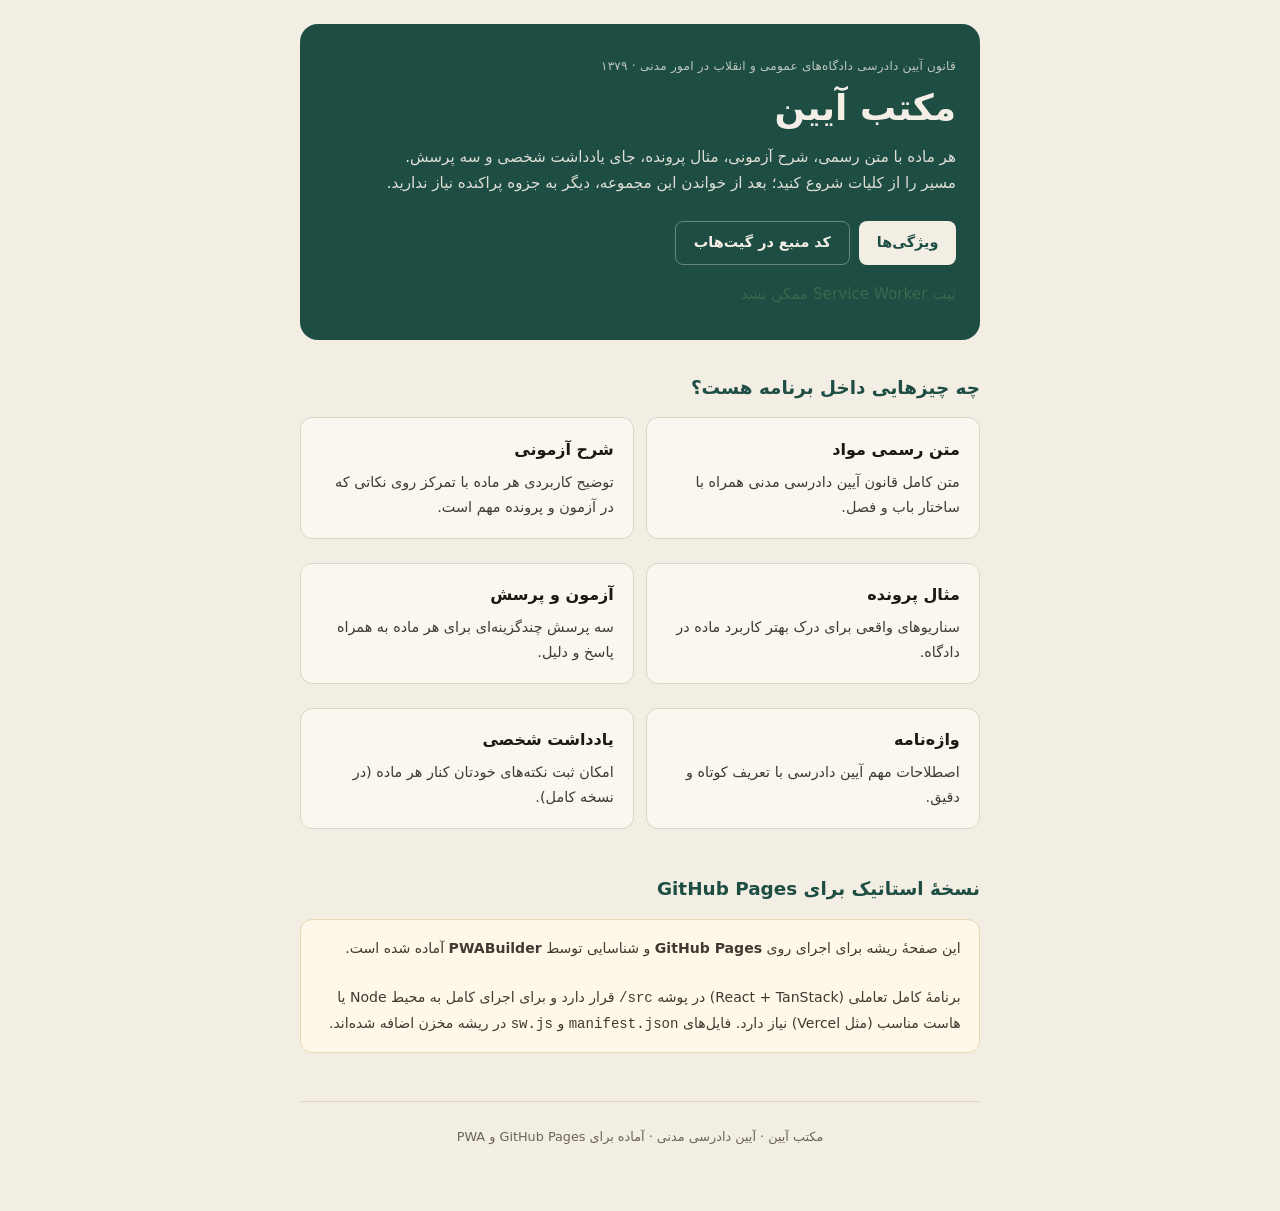
==== index.html @ a461f9a9 "آماده‌سازی پروژه برای GitHub Pages و PWA - افزودن index.html در ریشه مخزن با مسیرهای نسبی - افزودن m" ====
<!DOCTYPE html>
<html lang="fa" dir="rtl">
<head>
  <meta charset="UTF-8" />
  <meta name="viewport" content="width=device-width, initial-scale=1.0, viewport-fit=cover" />
  <title>مکتب آیین | آیین دادرسی مدنی</title>
  <meta name="description" content="آموزش کامل قانون آیین دادرسی دادگاه‌های عمومی و انقلاب در امور مدنی · ۱۳۷۹ — متن رسمی، شرح آزمونی، مثال پرونده و پرسش" />
  <meta name="theme-color" content="#1e4d43" />
  <meta name="mobile-web-app-capable" content="yes" />
  <meta name="apple-mobile-web-app-capable" content="yes" />
  <meta name="apple-mobile-web-app-status-bar-style" content="black-translucent" />
  <meta name="apple-mobile-web-app-title" content="مکتب آیین" />

  <!-- Open Graph -->
  <meta property="og:title" content="مکتب آیین" />
  <meta property="og:description" content="آموزش کامل آیین دادرسی مدنی" />
  <meta property="og:type" content="website" />
  <meta property="og:image" content="./og.jpg" />

  <!-- PWA -->
  <link rel="manifest" href="./manifest.json" />
  <link rel="icon" href="./favicon.svg" type="image/svg+xml" />
  <link rel="apple-touch-icon" href="./favicon.svg" />

  <style>
    :root {
      --paper: #f3eee4;
      --paper-2: #ebe4d6;
      --surface: #faf7f0;
      --ink: #1c1915;
      --ink-soft: #3f3a33;
      --muted: #6b6459;
      --faint: #8a8378;
      --line: #ddd4c4;
      --forest: #1e4d43;
      --forest-deep: #163832;
      --forest-fg: #f4efe6;
      --moss: #3d6b4f;
      --radius: 12px;
      --font: "Vazirmatn", "Tahoma", system-ui, sans-serif;
    }
    * { box-sizing: border-box; margin: 0; padding: 0; }
    html { -webkit-font-smoothing: antialiased; }
    body {
      font-family: var(--font);
      background: var(--paper);
      color: var(--ink);
      line-height: 1.75;
      min-height: 100dvh;
    }
    a { color: inherit; text-decoration: none; }
    .wrap {
      max-width: 720px;
      margin: 0 auto;
      padding: 1.5rem 1.25rem 4rem;
    }
    header.hero {
      background: var(--forest);
      color: var(--forest-fg);
      border-radius: 18px;
      padding: 2rem 1.5rem;
      margin-bottom: 2rem;
    }
    header.hero .eyebrow {
      font-size: 0.75rem;
      opacity: 0.75;
      letter-spacing: 0.02em;
    }
    header.hero h1 {
      font-size: clamp(1.75rem, 5vw, 2.25rem);
      font-weight: 700;
      margin: 0.5rem 0 0.75rem;
      line-height: 1.3;
    }
    header.hero p {
      font-size: 0.95rem;
      opacity: 0.9;
      max-width: 36rem;
    }
    .actions {
      display: flex;
      flex-wrap: wrap;
      gap: 0.6rem;
      margin-top: 1.5rem;
    }
    .btn {
      display: inline-flex;
      align-items: center;
      gap: 0.4rem;
      height: 2.75rem;
      padding: 0 1.1rem;
      border-radius: 8px;
      font-size: 0.9rem;
      font-weight: 600;
      border: none;
      cursor: pointer;
      transition: transform 0.15s, opacity 0.15s;
    }
    .btn:active { transform: scale(0.98); }
    .btn-primary {
      background: var(--paper);
      color: var(--forest);
    }
    .btn-ghost {
      background: transparent;
      color: var(--forest-fg);
      border: 1px solid rgba(244,239,230,0.35);
    }
    section {
      margin-bottom: 2rem;
    }
    section h2 {
      font-size: 1.15rem;
      font-weight: 700;
      color: var(--forest);
      margin-bottom: 0.85rem;
    }
    .card {
      background: var(--surface);
      border: 1px solid var(--line);
      border-radius: var(--radius);
      padding: 1.1rem 1.2rem;
      margin-bottom: 0.75rem;
    }
    .card h3 {
      font-size: 1rem;
      font-weight: 600;
      margin-bottom: 0.35rem;
    }
    .card p {
      font-size: 0.9rem;
      color: var(--ink-soft);
    }
    .features {
      display: grid;
      gap: 0.75rem;
    }
    @media (min-width: 560px) {
      .features { grid-template-columns: 1fr 1fr; }
    }
    .note {
      background: #fff8e8;
      border: 1px solid #e8d9b0;
      border-radius: var(--radius);
      padding: 1rem 1.15rem;
      font-size: 0.88rem;
      color: var(--ink-soft);
    }
    footer {
      margin-top: 3rem;
      padding-top: 1.5rem;
      border-top: 1px solid var(--line);
      font-size: 0.8rem;
      color: var(--muted);
      text-align: center;
    }
    .status {
      font-size: 0.8rem;
      color: var(--moss);
      margin-top: 1rem;
    }
  </style>
</head>
<body>
  <div class="wrap">
    <header class="hero">
      <p class="eyebrow">قانون آیین دادرسی دادگاه‌های عمومی و انقلاب در امور مدنی · ۱۳۷۹</p>
      <h1>مکتب آیین</h1>
      <p>
        هر ماده با متن رسمی، شرح آزمونی، مثال پرونده، جای یادداشت شخصی و سه پرسش.
        مسیر را از کلیات شروع کنید؛ بعد از خواندن این مجموعه، دیگر به جزوه پراکنده نیاز ندارید.
      </p>
      <div class="actions">
        <a class="btn btn-primary" href="#features">ویژگی‌ها</a>
        <a class="btn btn-ghost" href="https://github.com/khabarelm-art/mobina" target="_blank" rel="noopener">کد منبع در گیت‌هاب</a>
      </div>
      <p class="status" id="sw-status">در حال آماده‌سازی حالت آفلاین…</p>
    </header>

    <section id="features">
      <h2>چه چیزهایی داخل برنامه هست؟</h2>
      <div class="features">
        <div class="card">
          <h3>متن رسمی مواد</h3>
          <p>متن کامل قانون آیین دادرسی مدنی همراه با ساختار باب و فصل.</p>
        </div>
        <div class="card">
          <h3>شرح آزمونی</h3>
          <p>توضیح کاربردی هر ماده با تمرکز روی نکاتی که در آزمون و پرونده مهم است.</p>
        </div>
        <div class="card">
          <h3>مثال پرونده</h3>
          <p>سناریوهای واقعی برای درک بهتر کاربرد ماده در دادگاه.</p>
        </div>
        <div class="card">
          <h3>آزمون و پرسش</h3>
          <p>سه پرسش چندگزینه‌ای برای هر ماده به همراه پاسخ و دلیل.</p>
        </div>
        <div class="card">
          <h3>واژه‌نامه</h3>
          <p>اصطلاحات مهم آیین دادرسی با تعریف کوتاه و دقیق.</p>
        </div>
        <div class="card">
          <h3>یادداشت شخصی</h3>
          <p>امکان ثبت نکته‌های خودتان کنار هر ماده (در نسخه کامل).</p>
        </div>
      </div>
    </section>

    <section>
      <h2>نسخهٔ استاتیک برای GitHub Pages</h2>
      <div class="note">
        این صفحهٔ ریشه برای اجرای روی <strong>GitHub Pages</strong> و شناسایی توسط
        <strong>PWABuilder</strong> آماده شده است.
        <br><br>
        برنامهٔ کامل تعاملی (React + TanStack) در پوشه <code>src/</code> قرار دارد و
        برای اجرای کامل به محیط Node یا هاست مناسب (مثل Vercel) نیاز دارد.
        فایل‌های <code>manifest.json</code> و <code>sw.js</code> در ریشه مخزن اضافه شده‌اند.
      </div>
    </section>

    <footer>
      مکتب آیین · آیین دادرسی مدنی · آماده برای GitHub Pages و PWA
    </footer>
  </div>

  <script>
    // Register Service Worker
    if ('serviceWorker' in navigator) {
      window.addEventListener('load', () => {
        navigator.serviceWorker.register('./sw.js')
          .then(reg => {
            document.getElementById('sw-status').textContent = 'حالت آفلاین فعال است (Service Worker ثبت شد)';
            console.log('SW registered', reg.scope);
          })
          .catch(err => {
            document.getElementById('sw-status').textContent = 'ثبت Service Worker ممکن نشد';
            console.warn('SW registration failed', err);
          });
      });
    } else {
      document.getElementById('sw-status').textContent = 'مرورگر از Service Worker پشتیبانی نمی‌کند';
    }
  </script>
</body>
</html>
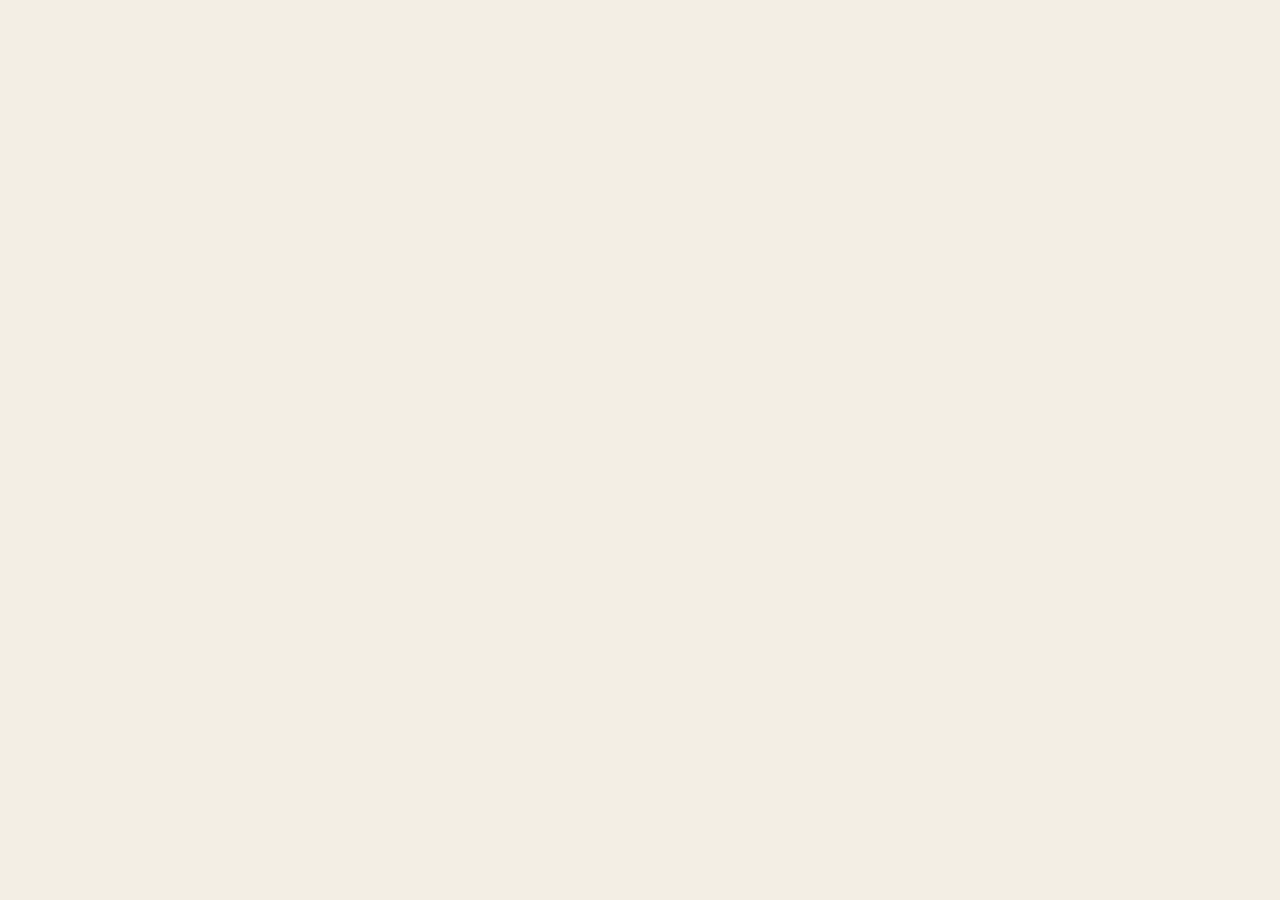
==== commit 6bfcfbd5: "بیلد پروژه و انتقال خروجی به ریشه برای GitHub Pages - اجرای npm run build (خروجی در .vercel/output/s" ====
--- a/index.html
+++ b/index.html
@@ -4,242 +4,28 @@
   <meta charset="UTF-8" />
   <meta name="viewport" content="width=device-width, initial-scale=1.0, viewport-fit=cover" />
   <title>مکتب آیین | آیین دادرسی مدنی</title>
-  <meta name="description" content="آموزش کامل قانون آیین دادرسی دادگاه‌های عمومی و انقلاب در امور مدنی · ۱۳۷۹ — متن رسمی، شرح آزمونی، مثال پرونده و پرسش" />
+  <meta name="description" content="آموزش کامل قانون آیین دادرسی دادگاه‌های عمومی و انقلاب در امور مدنی · ۱۳۷۹" />
   <meta name="theme-color" content="#1e4d43" />
   <meta name="mobile-web-app-capable" content="yes" />
   <meta name="apple-mobile-web-app-capable" content="yes" />
-  <meta name="apple-mobile-web-app-status-bar-style" content="black-translucent" />
   <meta name="apple-mobile-web-app-title" content="مکتب آیین" />
-
-  <!-- Open Graph -->
   <meta property="og:title" content="مکتب آیین" />
   <meta property="og:description" content="آموزش کامل آیین دادرسی مدنی" />
   <meta property="og:type" content="website" />
   <meta property="og:image" content="./og.jpg" />
-
-  <!-- PWA -->
   <link rel="manifest" href="./manifest.json" />
   <link rel="icon" href="./favicon.svg" type="image/svg+xml" />
   <link rel="apple-touch-icon" href="./favicon.svg" />
-
-  <style>
-    :root {
-      --paper: #f3eee4;
-      --paper-2: #ebe4d6;
-      --surface: #faf7f0;
-      --ink: #1c1915;
-      --ink-soft: #3f3a33;
-      --muted: #6b6459;
-      --faint: #8a8378;
-      --line: #ddd4c4;
-      --forest: #1e4d43;
-      --forest-deep: #163832;
-      --forest-fg: #f4efe6;
-      --moss: #3d6b4f;
-      --radius: 12px;
-      --font: "Vazirmatn", "Tahoma", system-ui, sans-serif;
-    }
-    * { box-sizing: border-box; margin: 0; padding: 0; }
-    html { -webkit-font-smoothing: antialiased; }
-    body {
-      font-family: var(--font);
-      background: var(--paper);
-      color: var(--ink);
-      line-height: 1.75;
-      min-height: 100dvh;
-    }
-    a { color: inherit; text-decoration: none; }
-    .wrap {
-      max-width: 720px;
-      margin: 0 auto;
-      padding: 1.5rem 1.25rem 4rem;
-    }
-    header.hero {
-      background: var(--forest);
-      color: var(--forest-fg);
-      border-radius: 18px;
-      padding: 2rem 1.5rem;
-      margin-bottom: 2rem;
-    }
-    header.hero .eyebrow {
-      font-size: 0.75rem;
-      opacity: 0.75;
-      letter-spacing: 0.02em;
-    }
-    header.hero h1 {
-      font-size: clamp(1.75rem, 5vw, 2.25rem);
-      font-weight: 700;
-      margin: 0.5rem 0 0.75rem;
-      line-height: 1.3;
-    }
-    header.hero p {
-      font-size: 0.95rem;
-      opacity: 0.9;
-      max-width: 36rem;
-    }
-    .actions {
-      display: flex;
-      flex-wrap: wrap;
-      gap: 0.6rem;
-      margin-top: 1.5rem;
-    }
-    .btn {
-      display: inline-flex;
-      align-items: center;
-      gap: 0.4rem;
-      height: 2.75rem;
-      padding: 0 1.1rem;
-      border-radius: 8px;
-      font-size: 0.9rem;
-      font-weight: 600;
-      border: none;
-      cursor: pointer;
-      transition: transform 0.15s, opacity 0.15s;
-    }
-    .btn:active { transform: scale(0.98); }
-    .btn-primary {
-      background: var(--paper);
-      color: var(--forest);
-    }
-    .btn-ghost {
-      background: transparent;
-      color: var(--forest-fg);
-      border: 1px solid rgba(244,239,230,0.35);
-    }
-    section {
-      margin-bottom: 2rem;
-    }
-    section h2 {
-      font-size: 1.15rem;
-      font-weight: 700;
-      color: var(--forest);
-      margin-bottom: 0.85rem;
-    }
-    .card {
-      background: var(--surface);
-      border: 1px solid var(--line);
-      border-radius: var(--radius);
-      padding: 1.1rem 1.2rem;
-      margin-bottom: 0.75rem;
-    }
-    .card h3 {
-      font-size: 1rem;
-      font-weight: 600;
-      margin-bottom: 0.35rem;
-    }
-    .card p {
-      font-size: 0.9rem;
-      color: var(--ink-soft);
-    }
-    .features {
-      display: grid;
-      gap: 0.75rem;
-    }
-    @media (min-width: 560px) {
-      .features { grid-template-columns: 1fr 1fr; }
-    }
-    .note {
-      background: #fff8e8;
-      border: 1px solid #e8d9b0;
-      border-radius: var(--radius);
-      padding: 1rem 1.15rem;
-      font-size: 0.88rem;
-      color: var(--ink-soft);
-    }
-    footer {
-      margin-top: 3rem;
-      padding-top: 1.5rem;
-      border-top: 1px solid var(--line);
-      font-size: 0.8rem;
-      color: var(--muted);
-      text-align: center;
-    }
-    .status {
-      font-size: 0.8rem;
-      color: var(--moss);
-      margin-top: 1rem;
-    }
-  </style>
+  <link rel="stylesheet" crossorigin href="./assets/styles-DTXoje65.css" />
+  <script type="module" crossorigin src="./assets/index-DXfG3_w4.js"></script>
 </head>
 <body>
-  <div class="wrap">
-    <header class="hero">
-      <p class="eyebrow">قانون آیین دادرسی دادگاه‌های عمومی و انقلاب در امور مدنی · ۱۳۷۹</p>
-      <h1>مکتب آیین</h1>
-      <p>
-        هر ماده با متن رسمی، شرح آزمونی، مثال پرونده، جای یادداشت شخصی و سه پرسش.
-        مسیر را از کلیات شروع کنید؛ بعد از خواندن این مجموعه، دیگر به جزوه پراکنده نیاز ندارید.
-      </p>
-      <div class="actions">
-        <a class="btn btn-primary" href="#features">ویژگی‌ها</a>
-        <a class="btn btn-ghost" href="https://github.com/khabarelm-art/mobina" target="_blank" rel="noopener">کد منبع در گیت‌هاب</a>
-      </div>
-      <p class="status" id="sw-status">در حال آماده‌سازی حالت آفلاین…</p>
-    </header>
-
-    <section id="features">
-      <h2>چه چیزهایی داخل برنامه هست؟</h2>
-      <div class="features">
-        <div class="card">
-          <h3>متن رسمی مواد</h3>
-          <p>متن کامل قانون آیین دادرسی مدنی همراه با ساختار باب و فصل.</p>
-        </div>
-        <div class="card">
-          <h3>شرح آزمونی</h3>
-          <p>توضیح کاربردی هر ماده با تمرکز روی نکاتی که در آزمون و پرونده مهم است.</p>
-        </div>
-        <div class="card">
-          <h3>مثال پرونده</h3>
-          <p>سناریوهای واقعی برای درک بهتر کاربرد ماده در دادگاه.</p>
-        </div>
-        <div class="card">
-          <h3>آزمون و پرسش</h3>
-          <p>سه پرسش چندگزینه‌ای برای هر ماده به همراه پاسخ و دلیل.</p>
-        </div>
-        <div class="card">
-          <h3>واژه‌نامه</h3>
-          <p>اصطلاحات مهم آیین دادرسی با تعریف کوتاه و دقیق.</p>
-        </div>
-        <div class="card">
-          <h3>یادداشت شخصی</h3>
-          <p>امکان ثبت نکته‌های خودتان کنار هر ماده (در نسخه کامل).</p>
-        </div>
-      </div>
-    </section>
-
-    <section>
-      <h2>نسخهٔ استاتیک برای GitHub Pages</h2>
-      <div class="note">
-        این صفحهٔ ریشه برای اجرای روی <strong>GitHub Pages</strong> و شناسایی توسط
-        <strong>PWABuilder</strong> آماده شده است.
-        <br><br>
-        برنامهٔ کامل تعاملی (React + TanStack) در پوشه <code>src/</code> قرار دارد و
-        برای اجرای کامل به محیط Node یا هاست مناسب (مثل Vercel) نیاز دارد.
-        فایل‌های <code>manifest.json</code> و <code>sw.js</code> در ریشه مخزن اضافه شده‌اند.
-      </div>
-    </section>
-
-    <footer>
-      مکتب آیین · آیین دادرسی مدنی · آماده برای GitHub Pages و PWA
-    </footer>
-  </div>
-
+  <div id="root"></div>
   <script>
-    // Register Service Worker
     if ('serviceWorker' in navigator) {
       window.addEventListener('load', () => {
-        navigator.serviceWorker.register('./sw.js')
-          .then(reg => {
-            document.getElementById('sw-status').textContent = 'حالت آفلاین فعال است (Service Worker ثبت شد)';
-            console.log('SW registered', reg.scope);
-          })
-          .catch(err => {
-            document.getElementById('sw-status').textContent = 'ثبت Service Worker ممکن نشد';
-            console.warn('SW registration failed', err);
-          });
+        navigator.serviceWorker.register('./sw.js').catch(() => {});
       });
-    } else {
-      document.getElementById('sw-status').textContent = 'مرورگر از Service Worker پشتیبانی نمی‌کند';
     }
   </script>
 </body>
--- a/assets/styles-DTXoje65.css
+++ b/assets/styles-DTXoje65.css
@@ -0,0 +1,2 @@
+/*! tailwindcss v4.3.3 | MIT License | https://tailwindcss.com */
+@layer properties{@supports (((-webkit-hyphens:none)) and (not (margin-trim:inline))) or ((-moz-orient:inline) and (not (color:rgb(from red r g b)))){*,:before,:after,::backdrop{--tw-rotate-x:initial;--tw-rotate-y:initial;--tw-rotate-z:initial;--tw-skew-x:initial;--tw-skew-y:initial;--tw-space-y-reverse:0;--tw-border-style:solid;--tw-leading:initial;--tw-font-weight:initial;--tw-tracking:initial;--tw-ordinal:initial;--tw-slashed-zero:initial;--tw-numeric-figure:initial;--tw-numeric-spacing:initial;--tw-numeric-fraction:initial;--tw-shadow:0 0 #0000;--tw-shadow-color:initial;--tw-shadow-alpha:100%;--tw-inset-shadow:0 0 #0000;--tw-inset-shadow-color:initial;--tw-inset-shadow-alpha:100%;--tw-ring-color:initial;--tw-ring-shadow:0 0 #0000;--tw-inset-ring-color:initial;--tw-inset-ring-shadow:0 0 #0000;--tw-ring-inset:initial;--tw-ring-offset-width:0px;--tw-ring-offset-color:#fff;--tw-ring-offset-shadow:0 0 #0000;--tw-outline-style:solid;--tw-backdrop-blur:initial;--tw-backdrop-brightness:initial;--tw-backdrop-contrast:initial;--tw-backdrop-grayscale:initial;--tw-backdrop-hue-rotate:initial;--tw-backdrop-invert:initial;--tw-backdrop-opacity:initial;--tw-backdrop-saturate:initial;--tw-backdrop-sepia:initial;--tw-duration:initial;--tw-ease:initial;--tw-translate-x:0;--tw-translate-y:0;--tw-translate-z:0}}}@layer theme{:root,:host{--font-sans:"Vazirmatn", "Tahoma", system-ui, sans-serif;--font-mono:ui-monospace, SFMono-Regular, Menlo, Monaco, Consolas, "Liberation Mono", "Courier New", monospace;--color-red-500:oklch(63.7% .237 25.331);--color-zinc-50:oklch(98.5% 0 none);--color-zinc-400:oklch(70.5% .015 286.067);--color-zinc-500:oklch(55.2% .016 285.938);--color-zinc-900:oklch(21% .006 285.885);--color-zinc-950:oklch(14.1% .005 285.823);--color-neutral-100:oklch(97% 0 none);--color-neutral-300:oklch(87% 0 none);--color-neutral-700:oklch(37.1% 0 none);--color-neutral-900:oklch(20.5% 0 none);--color-black:#000;--color-white:#fff;--spacing:.25rem;--container-sm:24rem;--container-md:28rem;--container-lg:32rem;--container-xl:36rem;--container-2xl:42rem;--container-5xl:64rem;--text-xs:.75rem;--text-xs--line-height:calc(1 / .75);--text-sm:.875rem;--text-sm--line-height:calc(1.25 / .875);--text-base:1rem;--text-base--line-height:calc(1.5 / 1);--text-lg:1.125rem;--text-lg--line-height:calc(1.75 / 1.125);--text-xl:1.25rem;--text-xl--line-height:calc(1.75 / 1.25);--text-2xl:1.5rem;--text-2xl--line-height:calc(2 / 1.5);--text-3xl:1.875rem;--text-3xl--line-height:calc(2.25 / 1.875);--text-4xl:2.25rem;--text-4xl--line-height:calc(2.5 / 2.25);--font-weight-medium:500;--font-weight-semibold:600;--tracking-tight:-.025em;--tracking-wide:.025em;--leading-tight:1.25;--leading-snug:1.375;--radius-md:12px;--radius-lg:18px;--radius-xl:28px;--ease-out:cubic-bezier(0, 0, .2, 1);--blur-md:12px;--default-transition-duration:.15s;--default-transition-timing-function:cubic-bezier(.4, 0, .2, 1);--default-font-family:var(--font-sans);--default-mono-font-family:var(--font-mono);--color-paper:#f3eee4;--color-paper-2:#ebe4d6;--color-surface:#faf7f0;--color-ink:#1c1915;--color-ink-soft:#3f3a33;--color-muted:#6b6459;--color-faint:#8a8378;--color-line:#ddd4c4;--color-line-strong:#c9beab;--color-forest:#1e4d43;--color-forest-deep:#163832;--color-forest-fg:#f4efe6;--color-moss:#3d6b4f;--color-clay:#8b3a32;--color-sand:#c4a574;--font-statute:"Noto Naskh Arabic", "Vazirmatn", serif;--shadow-card:0 0 0 1px #1c19150f, 0 1px 2px -1px #1c19150f, 0 8px 24px -12px #1c19151a}}@layer base{*,:after,:before,::backdrop{box-sizing:border-box;border:0 solid;margin:0;padding:0}::file-selector-button{box-sizing:border-box;border:0 solid;margin:0;padding:0}html,:host{-webkit-text-size-adjust:100%;tab-size:4;line-height:1.5;font-family:var(--default-font-family,-apple-system, BlinkMacSystemFont, "Segoe UI", Roboto, "Helvetica Neue", "Noto Sans", Arial, sans-serif, "Apple Color Emoji", "Segoe UI Emoji", "Segoe UI Symbol", "Noto Color Emoji");font-feature-settings:var(--default-font-feature-settings,normal);font-variation-settings:var(--default-font-variation-settings,normal);-webkit-tap-highlight-color:transparent}hr{height:0;color:inherit;border-top-width:1px}abbr:where([title]){-webkit-text-decoration:underline dotted;text-decoration:underline dotted}h1,h2,h3,h4,h5,h6{font-size:inherit;font-weight:inherit}a{color:inherit;-webkit-text-decoration:inherit;-webkit-text-decoration:inherit;-webkit-text-decoration:inherit;-webkit-text-decoration:inherit;text-decoration:inherit}b,strong{font-weight:bolder}code,kbd,samp,pre{font-family:var(--default-mono-font-family,ui-monospace, SFMono-Regular, Menlo, Monaco, Consolas, "Liberation Mono", "Courier New", monospace);font-feature-settings:var(--default-mono-font-feature-settings,normal);font-variation-settings:var(--default-mono-font-variation-settings,normal);font-size:1em}small{font-size:80%}sub,sup{vertical-align:baseline;font-size:75%;line-height:0;position:relative}sub{bottom:-.25em}sup{top:-.5em}table{text-indent:0;border-color:inherit;border-collapse:collapse}:-moz-focusring:where(:not(iframe)){outline:auto}progress{vertical-align:baseline}summary{display:list-item}ol,ul,menu{list-style:none}img,svg,video,canvas,audio,iframe,embed,object{vertical-align:middle;display:block}img,video{max-width:100%;height:auto}button,input,select,optgroup,textarea{font:inherit;font-feature-settings:inherit;font-variation-settings:inherit;letter-spacing:inherit;color:inherit;opacity:1;background-color:#0000;border-radius:0}::file-selector-button{font:inherit;font-feature-settings:inherit;font-variation-settings:inherit;letter-spacing:inherit;color:inherit;opacity:1;background-color:#0000;border-radius:0}:where(select:is([multiple],[size])) optgroup{font-weight:bolder}:where(select:is([multiple],[size])) optgroup option{padding-inline-start:20px}::file-selector-button{margin-inline-end:4px}::placeholder{opacity:1}@supports (not ((-webkit-appearance:-apple-pay-button))) or (contain-intrinsic-size:1px){::placeholder{color:currentColor}@supports (color:color-mix(in lab, red, red)){::placeholder{color:color-mix(in oklab, currentcolor 50%, transparent)}}}textarea{resize:vertical}::-webkit-search-decoration{-webkit-appearance:none}::-webkit-date-and-time-value{min-height:1lh;text-align:inherit}::-webkit-datetime-edit{display:inline-flex}::-webkit-datetime-edit-fields-wrapper{padding:0}::-webkit-datetime-edit{padding-block:0}::-webkit-datetime-edit-year-field{padding-block:0}::-webkit-datetime-edit-month-field{padding-block:0}::-webkit-datetime-edit-day-field{padding-block:0}::-webkit-datetime-edit-hour-field{padding-block:0}::-webkit-datetime-edit-minute-field{padding-block:0}::-webkit-datetime-edit-second-field{padding-block:0}::-webkit-datetime-edit-millisecond-field{padding-block:0}::-webkit-datetime-edit-meridiem-field{padding-block:0}::-webkit-calendar-picker-indicator{line-height:1}:-moz-ui-invalid{box-shadow:none}button,input:where([type=button],[type=reset],[type=submit]){appearance:button}::file-selector-button{appearance:button}::-webkit-inner-spin-button{height:auto}::-webkit-outer-spin-button{height:auto}[hidden]:where(:not([hidden=until-found])){display:none!important}html{-webkit-font-smoothing:antialiased;-moz-osx-font-smoothing:grayscale}body{background:var(--color-paper);color:var(--color-ink);font-family:var(--font-sans);line-height:1.7}button:not(:disabled),[role=button]:not(:disabled){cursor:pointer}h1,h2,h3{text-wrap:balance}p{text-wrap:pretty}::selection{background:#1e4d4338}@supports (color:color-mix(in lab, red, red)){::selection{background:color-mix(in oklab, var(--color-forest) 22%, transparent)}}::selection{color:var(--color-ink)}}@layer components;@layer utilities{.collapse{visibility:collapse}.visible{visibility:visible}.absolute{position:absolute}.fixed{position:fixed}.relative{position:relative}.static{position:static}.sticky{position:sticky}.inset-x-0{inset-inline:0}.top-0{top:0}.top-14{top:calc(var(--spacing) * 14)}.bottom-0{bottom:0}.z-20{z-index:20}.z-30{z-index:30}.container{width:100%}@media (width>=40rem){.container{max-width:40rem}}@media (width>=48rem){.container{max-width:48rem}}@media (width>=64rem){.container{max-width:64rem}}@media (width>=80rem){.container{max-width:80rem}}@media (width>=96rem){.container{max-width:96rem}}.-mx-4{margin-inline:calc(var(--spacing) * -4)}.mx-1{margin-inline:var(--spacing)}.mx-auto{margin-inline:auto}.mt-0\.5{margin-top:calc(var(--spacing) * .5)}.mt-1{margin-top:var(--spacing)}.mt-2{margin-top:calc(var(--spacing) * 2)}.mt-3{margin-top:calc(var(--spacing) * 3)}.mt-4{margin-top:calc(var(--spacing) * 4)}.mt-5{margin-top:calc(var(--spacing) * 5)}.mt-6{margin-top:calc(var(--spacing) * 6)}.mb-1{margin-bottom:var(--spacing)}.mb-2{margin-bottom:calc(var(--spacing) * 2)}.mb-3{margin-bottom:calc(var(--spacing) * 3)}.ml-2{margin-left:calc(var(--spacing) * 2)}.line-clamp-2{-webkit-line-clamp:2;-webkit-box-orient:vertical;display:-webkit-box;overflow:hidden}.block{display:block}.flex{display:flex}.grid{display:grid}.hidden{display:none}.inline{display:inline}.inline-flex{display:inline-flex}.table{display:table}.size-1\.5{width:calc(var(--spacing) * 1.5);height:calc(var(--spacing) * 1.5)}.size-4{width:calc(var(--spacing) * 4);height:calc(var(--spacing) * 4)}.size-5{width:calc(var(--spacing) * 5);height:calc(var(--spacing) * 5)}.size-8{width:calc(var(--spacing) * 8);height:calc(var(--spacing) * 8)}.size-10{width:calc(var(--spacing) * 10);height:calc(var(--spacing) * 10)}.size-11{width:calc(var(--spacing) * 11);height:calc(var(--spacing) * 11)}.h-1\.5{height:calc(var(--spacing) * 1.5)}.h-8{height:calc(var(--spacing) * 8)}.h-9{height:calc(var(--spacing) * 9)}.h-10{height:calc(var(--spacing) * 10)}.h-11{height:calc(var(--spacing) * 11)}.h-12{height:calc(var(--spacing) * 12)}.h-14{height:calc(var(--spacing) * 14)}.h-full{height:100%}.min-h-11{min-height:calc(var(--spacing) * 11)}.min-h-14{min-height:calc(var(--spacing) * 14)}.min-h-36{min-height:calc(var(--spacing) * 36)}.min-h-dvh{min-height:100dvh}.min-h-screen{min-height:100vh}.w-8{width:calc(var(--spacing) * 8)}.w-full{width:100%}.max-w-2xl{max-width:var(--container-2xl)}.max-w-5xl{max-width:var(--container-5xl)}.max-w-lg{max-width:var(--container-lg)}.max-w-md{max-width:var(--container-md)}.max-w-sm{max-width:var(--container-sm)}.max-w-xl{max-width:var(--container-xl)}.min-w-\[32rem\]{min-width:32rem}.min-w-max{min-width:max-content}.flex-1{flex:1}.shrink-0{flex-shrink:0}.transform{transform:var(--tw-rotate-x,) var(--tw-rotate-y,) var(--tw-rotate-z,) var(--tw-skew-x,) var(--tw-skew-y,)}.cursor-pointer{cursor:pointer}.grid-cols-4{grid-template-columns:repeat(4,minmax(0,1fr))}.flex-col{flex-direction:column}.flex-wrap{flex-wrap:wrap}.place-items-center{place-items:center}.items-center{align-items:center}.items-end{align-items:flex-end}.items-start{align-items:flex-start}.justify-between{justify-content:space-between}.justify-center{justify-content:center}.gap-0\.5{gap:calc(var(--spacing) * .5)}.gap-1{gap:var(--spacing)}.gap-1\.5{gap:calc(var(--spacing) * 1.5)}.gap-2{gap:calc(var(--spacing) * 2)}.gap-2\.5{gap:calc(var(--spacing) * 2.5)}.gap-3{gap:calc(var(--spacing) * 3)}:where(.space-y-2>:not(:last-child)){--tw-space-y-reverse:0;margin-block-start:calc(calc(var(--spacing) * 2) * var(--tw-space-y-reverse));margin-block-end:calc(calc(var(--spacing) * 2) * calc(1 - var(--tw-space-y-reverse)))}:where(.space-y-3>:not(:last-child)){--tw-space-y-reverse:0;margin-block-start:calc(calc(var(--spacing) * 3) * var(--tw-space-y-reverse));margin-block-end:calc(calc(var(--spacing) * 3) * calc(1 - var(--tw-space-y-reverse)))}:where(.space-y-4>:not(:last-child)){--tw-space-y-reverse:0;margin-block-start:calc(calc(var(--spacing) * 4) * var(--tw-space-y-reverse));margin-block-end:calc(calc(var(--spacing) * 4) * calc(1 - var(--tw-space-y-reverse)))}:where(.space-y-5>:not(:last-child)){--tw-space-y-reverse:0;margin-block-start:calc(calc(var(--spacing) * 5) * var(--tw-space-y-reverse));margin-block-end:calc(calc(var(--spacing) * 5) * calc(1 - var(--tw-space-y-reverse)))}:where(.space-y-6>:not(:last-child)){--tw-space-y-reverse:0;margin-block-start:calc(calc(var(--spacing) * 6) * var(--tw-space-y-reverse));margin-block-end:calc(calc(var(--spacing) * 6) * calc(1 - var(--tw-space-y-reverse)))}:where(.space-y-8>:not(:last-child)){--tw-space-y-reverse:0;margin-block-start:calc(calc(var(--spacing) * 8) * var(--tw-space-y-reverse));margin-block-end:calc(calc(var(--spacing) * 8) * calc(1 - var(--tw-space-y-reverse)))}.overflow-hidden{overflow:hidden}.overflow-x-auto{overflow-x:auto}.rounded-full{border-radius:2147483647px}.rounded-lg{border-radius:var(--radius-lg)}.rounded-md{border-radius:var(--radius-md)}.rounded-xl{border-radius:var(--radius-xl)}.border{border-style:var(--tw-border-style);border-width:1px}.border-t{border-top-style:var(--tw-border-style);border-top-width:1px}.border-b{border-bottom-style:var(--tw-border-style);border-bottom-width:1px}.border-clay{border-color:var(--color-clay)}.border-forest{border-color:var(--color-forest)}.border-forest-fg\/25{border-color:#f4efe640}@supports (color:color-mix(in lab, red, red)){.border-forest-fg\/25{border-color:color-mix(in oklab, var(--color-forest-fg) 25%, transparent)}}.border-line{border-color:var(--color-line)}.border-line-strong{border-color:var(--color-line-strong)}.border-line\/80{border-color:#ddd4c4cc}@supports (color:color-mix(in lab, red, red)){.border-line\/80{border-color:color-mix(in oklab, var(--color-line) 80%, transparent)}}.border-moss{border-color:var(--color-moss)}.border-neutral-300{border-color:var(--color-neutral-300)}.border-sand\/50{border-color:#c4a57480}@supports (color:color-mix(in lab, red, red)){.border-sand\/50{border-color:color-mix(in oklab, var(--color-sand) 50%, transparent)}}.bg-black\/10{background-color:#0000001a}@supports (color:color-mix(in lab, red, red)){.bg-black\/10{background-color:color-mix(in oklab, var(--color-black) 10%, transparent)}}.bg-clay{background-color:var(--color-clay)}.bg-clay\/10{background-color:#8b3a321a}@supports (color:color-mix(in lab, red, red)){.bg-clay\/10{background-color:color-mix(in oklab, var(--color-clay) 10%, transparent)}}.bg-forest{background-color:var(--color-forest)}.bg-forest\/8{background-color:#1e4d4314}@supports (color:color-mix(in lab, red, red)){.bg-forest\/8{background-color:color-mix(in oklab, var(--color-forest) 8%, transparent)}}.bg-forest\/10{background-color:#1e4d431a}@supports (color:color-mix(in lab, red, red)){.bg-forest\/10{background-color:color-mix(in oklab, var(--color-forest) 10%, transparent)}}.bg-moss\/10{background-color:#3d6b4f1a}@supports (color:color-mix(in lab, red, red)){.bg-moss\/10{background-color:color-mix(in oklab, var(--color-moss) 10%, transparent)}}.bg-paper{background-color:var(--color-paper)}.bg-paper-2{background-color:var(--color-paper-2)}.bg-paper\/90{background-color:#f3eee4e6}@supports (color:color-mix(in lab, red, red)){.bg-paper\/90{background-color:color-mix(in oklab, var(--color-paper) 90%, transparent)}}.bg-paper\/95{background-color:#f3eee4f2}@supports (color:color-mix(in lab, red, red)){.bg-paper\/95{background-color:color-mix(in oklab, var(--color-paper) 95%, transparent)}}.bg-sand\/15{background-color:#c4a57426}@supports (color:color-mix(in lab, red, red)){.bg-sand\/15{background-color:color-mix(in oklab, var(--color-sand) 15%, transparent)}}.bg-sand\/25{background-color:#c4a57440}@supports (color:color-mix(in lab, red, red)){.bg-sand\/25{background-color:color-mix(in oklab, var(--color-sand) 25%, transparent)}}.bg-surface{background-color:var(--color-surface)}.bg-transparent{background-color:#0000}.bg-zinc-50{background-color:var(--color-zinc-50)}.object-cover{object-fit:cover}.p-3{padding:calc(var(--spacing) * 3)}.p-4{padding:calc(var(--spacing) * 4)}.p-5{padding:calc(var(--spacing) * 5)}.px-2{padding-inline:calc(var(--spacing) * 2)}.px-2\.5{padding-inline:calc(var(--spacing) * 2.5)}.px-3{padding-inline:calc(var(--spacing) * 3)}.px-4{padding-inline:calc(var(--spacing) * 4)}.px-5{padding-inline:calc(var(--spacing) * 5)}.px-6{padding-inline:calc(var(--spacing) * 6)}.py-0\.5{padding-block:calc(var(--spacing) * .5)}.py-1{padding-block:var(--spacing)}.py-1\.5{padding-block:calc(var(--spacing) * 1.5)}.py-2{padding-block:calc(var(--spacing) * 2)}.py-2\.5{padding-block:calc(var(--spacing) * 2.5)}.py-3{padding-block:calc(var(--spacing) * 3)}.py-7{padding-block:calc(var(--spacing) * 7)}.pt-2{padding-top:calc(var(--spacing) * 2)}.pt-3{padding-top:calc(var(--spacing) * 3)}.pt-4{padding-top:calc(var(--spacing) * 4)}.pt-6{padding-top:calc(var(--spacing) * 6)}.pb-24{padding-bottom:calc(var(--spacing) * 24)}.pb-\[env\(safe-area-inset-bottom\)\]{padding-bottom:env(safe-area-inset-bottom)}.text-center{text-align:center}.text-right{text-align:right}.font-\[family-name\:var\(--font-statute\)\]{font-family:var(--font-statute)}.text-2xl{font-size:var(--text-2xl);line-height:var(--tw-leading,var(--text-2xl--line-height))}.text-3xl{font-size:var(--text-3xl);line-height:var(--tw-leading,var(--text-3xl--line-height))}.text-base{font-size:var(--text-base);line-height:var(--tw-leading,var(--text-base--line-height))}.text-lg{font-size:var(--text-lg);line-height:var(--tw-leading,var(--text-lg--line-height))}.text-sm{font-size:var(--text-sm);line-height:var(--tw-leading,var(--text-sm--line-height))}.text-xl{font-size:var(--text-xl);line-height:var(--tw-leading,var(--text-xl--line-height))}.text-xs{font-size:var(--text-xs);line-height:var(--tw-leading,var(--text-xs--line-height))}.text-\[0\.95rem\]{font-size:.95rem}.text-\[1\.05rem\]{font-size:1.05rem}.text-\[11px\]{font-size:11px}.leading-6{--tw-leading:calc(var(--spacing) * 6);line-height:calc(var(--spacing) * 6)}.leading-7{--tw-leading:calc(var(--spacing) * 7);line-height:calc(var(--spacing) * 7)}.leading-8{--tw-leading:calc(var(--spacing) * 8);line-height:calc(var(--spacing) * 8)}.leading-9{--tw-leading:calc(var(--spacing) * 9);line-height:calc(var(--spacing) * 9)}.leading-snug{--tw-leading:var(--leading-snug);line-height:var(--leading-snug)}.leading-tight{--tw-leading:var(--leading-tight);line-height:var(--leading-tight)}.font-medium{--tw-font-weight:var(--font-weight-medium);font-weight:var(--font-weight-medium)}.font-semibold{--tw-font-weight:var(--font-weight-semibold);font-weight:var(--font-weight-semibold)}.tracking-tight{--tw-tracking:var(--tracking-tight);letter-spacing:var(--tracking-tight)}.tracking-wide{--tw-tracking:var(--tracking-wide);letter-spacing:var(--tracking-wide)}.break-words{overflow-wrap:break-word}.whitespace-nowrap{white-space:nowrap}.whitespace-pre-line{white-space:pre-line}.text-clay{color:var(--color-clay)}.text-faint{color:var(--color-faint)}.text-forest{color:var(--color-forest)}.text-forest-fg{color:var(--color-forest-fg)}.text-forest-fg\/70{color:#f4efe6b3}@supports (color:color-mix(in lab, red, red)){.text-forest-fg\/70{color:color-mix(in oklab, var(--color-forest-fg) 70%, transparent)}}.text-forest-fg\/85{color:#f4efe6d9}@supports (color:color-mix(in lab, red, red)){.text-forest-fg\/85{color:color-mix(in oklab, var(--color-forest-fg) 85%, transparent)}}.text-ink{color:var(--color-ink)}.text-ink-soft{color:var(--color-ink-soft)}.text-moss{color:var(--color-moss)}.text-muted{color:var(--color-muted)}.text-paper{color:var(--color-paper)}.text-red-500{color:var(--color-red-500)}.text-zinc-500{color:var(--color-zinc-500)}.text-zinc-900{color:var(--color-zinc-900)}.tabular-nums{--tw-numeric-spacing:tabular-nums;font-variant-numeric:var(--tw-ordinal,) var(--tw-slashed-zero,) var(--tw-numeric-figure,) var(--tw-numeric-spacing,) var(--tw-numeric-fraction,)}.underline-offset-4{text-underline-offset:4px}.antialiased{-webkit-font-smoothing:antialiased;-moz-osx-font-smoothing:grayscale}.opacity-60{opacity:.6}.opacity-70{opacity:.7}.shadow-\[var\(--shadow-card\)\]{--tw-shadow:var(--shadow-card);box-shadow:var(--tw-inset-shadow), var(--tw-inset-ring-shadow), var(--tw-ring-offset-shadow), var(--tw-ring-shadow), var(--tw-shadow)}.outline{outline-style:var(--tw-outline-style);outline-width:1px}.backdrop-blur-md{--tw-backdrop-blur:blur(var(--blur-md));-webkit-backdrop-filter:var(--tw-backdrop-blur,) var(--tw-backdrop-brightness,) var(--tw-backdrop-contrast,) var(--tw-backdrop-grayscale,) var(--tw-backdrop-hue-rotate,) var(--tw-backdrop-invert,) var(--tw-backdrop-opacity,) var(--tw-backdrop-saturate,) var(--tw-backdrop-sepia,);backdrop-filter:var(--tw-backdrop-blur,) var(--tw-backdrop-brightness,) var(--tw-backdrop-contrast,) var(--tw-backdrop-grayscale,) var(--tw-backdrop-hue-rotate,) var(--tw-backdrop-invert,) var(--tw-backdrop-opacity,) var(--tw-backdrop-saturate,) var(--tw-backdrop-sepia,)}.transition{transition-property:color,background-color,border-color,outline-color,text-decoration-color,fill,stroke,--tw-gradient-from,--tw-gradient-via,--tw-gradient-to,opacity,box-shadow,transform,translate,scale,rotate,filter,-webkit-backdrop-filter,backdrop-filter,display,content-visibility,overlay,pointer-events;transition-timing-function:var(--tw-ease,var(--default-transition-timing-function));transition-duration:var(--tw-duration,var(--default-transition-duration))}.transition-\[opacity\,transform\,background-color\,color\,box-shadow\]{transition-property:opacity,transform,background-color,color,box-shadow;transition-timing-function:var(--tw-ease,var(--default-transition-timing-function));transition-duration:var(--tw-duration,var(--default-transition-duration))}.transition-\[width\]{transition-property:width;transition-timing-function:var(--tw-ease,var(--default-transition-timing-function));transition-duration:var(--tw-duration,var(--default-transition-duration))}.transition-transform{transition-property:transform,translate,scale,rotate;transition-timing-function:var(--tw-ease,var(--default-transition-timing-function));transition-duration:var(--tw-duration,var(--default-transition-duration))}.duration-150{--tw-duration:.15s;transition-duration:.15s}.duration-300{--tw-duration:.3s;transition-duration:.3s}.duration-\[var\(--motion-quick\)\]{--tw-duration:var(--motion-quick);transition-duration:var(--motion-quick)}.ease-\[var\(--ease-out\,cubic-bezier\(0\.22\,1\,0\.36\,1\)\)\]{--tw-ease:var(--ease-out,cubic-bezier(.22,1,.36,1));transition-timing-function:var(--ease-out,cubic-bezier(.22,1,.36,1))}.placeholder\:text-faint::placeholder{color:var(--color-faint)}.first\:font-medium:first-child{--tw-font-weight:var(--font-weight-medium);font-weight:var(--font-weight-medium)}.last\:border-0:last-child{border-style:var(--tw-border-style);border-width:0}@media (hover:hover){.hover\:-translate-y-0\.5:hover{--tw-translate-y:calc(var(--spacing) * -.5);translate:var(--tw-translate-x) var(--tw-translate-y)}.hover\:border-forest:hover{border-color:var(--color-forest)}.hover\:bg-forest-deep:hover{background-color:var(--color-forest-deep)}.hover\:bg-neutral-100:hover{background-color:var(--color-neutral-100)}.hover\:bg-paper-2:hover{background-color:var(--color-paper-2)}.hover\:text-forest:hover{color:var(--color-forest)}.hover\:text-ink:hover{color:var(--color-ink)}.hover\:underline:hover{text-decoration-line:underline}.hover\:opacity-90:hover{opacity:.9}}.focus-visible\:ring-2:focus-visible{--tw-ring-shadow:var(--tw-ring-inset,) 0 0 0 calc(2px + var(--tw-ring-offset-width)) var(--tw-ring-color,currentcolor);box-shadow:var(--tw-inset-shadow), var(--tw-inset-ring-shadow), var(--tw-ring-offset-shadow), var(--tw-ring-shadow), var(--tw-shadow)}.focus-visible\:ring-forest\/35:focus-visible{--tw-ring-color:#1e4d4359}@supports (color:color-mix(in lab, red, red)){.focus-visible\:ring-forest\/35:focus-visible{--tw-ring-color:color-mix(in oklab, var(--color-forest) 35%, transparent)}}.focus-visible\:ring-forest\/40:focus-visible{--tw-ring-color:#1e4d4366}@supports (color:color-mix(in lab, red, red)){.focus-visible\:ring-forest\/40:focus-visible{--tw-ring-color:color-mix(in oklab, var(--color-forest) 40%, transparent)}}.focus-visible\:outline-none:focus-visible{--tw-outline-style:none;outline-style:none}.active\:scale-\[0\.98\]:active{scale:.98}.disabled\:pointer-events-none:disabled{pointer-events:none}.disabled\:cursor-wait:disabled{cursor:wait}.disabled\:no-underline:disabled{text-decoration-line:none}.disabled\:opacity-40:disabled{opacity:.4}@media (width>=40rem){.sm\:block{display:block}.sm\:grid-cols-2{grid-template-columns:repeat(2,minmax(0,1fr))}.sm\:grid-cols-3{grid-template-columns:repeat(3,minmax(0,1fr))}.sm\:px-8{padding-inline:calc(var(--spacing) * 8)}.sm\:text-4xl{font-size:var(--text-4xl);line-height:var(--tw-leading,var(--text-4xl--line-height))}.sm\:text-base{font-size:var(--text-base);line-height:var(--tw-leading,var(--text-base--line-height))}}@media (width>=48rem){.md\:top-14{top:calc(var(--spacing) * 14)}.md\:flex{display:flex}.md\:hidden{display:none}.md\:pb-12{padding-bottom:calc(var(--spacing) * 12)}}@media (prefers-color-scheme:dark){.dark\:border-neutral-700{border-color:var(--color-neutral-700)}.dark\:bg-white\/20{background-color:#fff3}@supports (color:color-mix(in lab, red, red)){.dark\:bg-white\/20{background-color:color-mix(in oklab, var(--color-white) 20%, transparent)}}.dark\:bg-zinc-950{background-color:var(--color-zinc-950)}.dark\:text-zinc-50{color:var(--color-zinc-50)}.dark\:text-zinc-400{color:var(--color-zinc-400)}@media (hover:hover){.dark\:hover\:bg-neutral-900:hover{background-color:var(--color-neutral-900)}}}.\[\&_svg\]\:size-4 svg{width:calc(var(--spacing) * 4);height:calc(var(--spacing) * 4)}.\[\&_svg\]\:shrink-0 svg{flex-shrink:0}}@media (prefers-reduced-motion:reduce){*,:before,:after{transition-duration:.01ms!important;animation-duration:.01ms!important;animation-iteration-count:1!important}}@property --tw-rotate-x{syntax:"*";inherits:false}@property --tw-rotate-y{syntax:"*";inherits:false}@property --tw-rotate-z{syntax:"*";inherits:false}@property --tw-skew-x{syntax:"*";inherits:false}@property --tw-skew-y{syntax:"*";inherits:false}@property --tw-space-y-reverse{syntax:"*";inherits:false;initial-value:0}@property --tw-border-style{syntax:"*";inherits:false;initial-value:solid}@property --tw-leading{syntax:"*";inherits:false}@property --tw-font-weight{syntax:"*";inherits:false}@property --tw-tracking{syntax:"*";inherits:false}@property --tw-ordinal{syntax:"*";inherits:false}@property --tw-slashed-zero{syntax:"*";inherits:false}@property --tw-numeric-figure{syntax:"*";inherits:false}@property --tw-numeric-spacing{syntax:"*";inherits:false}@property --tw-numeric-fraction{syntax:"*";inherits:false}@property --tw-shadow{syntax:"*";inherits:false;initial-value:0 0 #0000}@property --tw-shadow-color{syntax:"*";inherits:false}@property --tw-shadow-alpha{syntax:"<percentage>";inherits:false;initial-value:100%}@property --tw-inset-shadow{syntax:"*";inherits:false;initial-value:0 0 #0000}@property --tw-inset-shadow-color{syntax:"*";inherits:false}@property --tw-inset-shadow-alpha{syntax:"<percentage>";inherits:false;initial-value:100%}@property --tw-ring-color{syntax:"*";inherits:false}@property --tw-ring-shadow{syntax:"*";inherits:false;initial-value:0 0 #0000}@property --tw-inset-ring-color{syntax:"*";inherits:false}@property --tw-inset-ring-shadow{syntax:"*";inherits:false;initial-value:0 0 #0000}@property --tw-ring-inset{syntax:"*";inherits:false}@property --tw-ring-offset-width{syntax:"<length>";inherits:false;initial-value:0}@property --tw-ring-offset-color{syntax:"*";inherits:false;initial-value:#fff}@property --tw-ring-offset-shadow{syntax:"*";inherits:false;initial-value:0 0 #0000}@property --tw-outline-style{syntax:"*";inherits:false;initial-value:solid}@property --tw-backdrop-blur{syntax:"*";inherits:false}@property --tw-backdrop-brightness{syntax:"*";inherits:false}@property --tw-backdrop-contrast{syntax:"*";inherits:false}@property --tw-backdrop-grayscale{syntax:"*";inherits:false}@property --tw-backdrop-hue-rotate{syntax:"*";inherits:false}@property --tw-backdrop-invert{syntax:"*";inherits:false}@property --tw-backdrop-opacity{syntax:"*";inherits:false}@property --tw-backdrop-saturate{syntax:"*";inherits:false}@property --tw-backdrop-sepia{syntax:"*";inherits:false}@property --tw-duration{syntax:"*";inherits:false}@property --tw-ease{syntax:"*";inherits:false}@property --tw-translate-x{syntax:"*";inherits:false;initial-value:0}@property --tw-translate-y{syntax:"*";inherits:false;initial-value:0}@property --tw-translate-z{syntax:"*";inherits:false;initial-value:0}
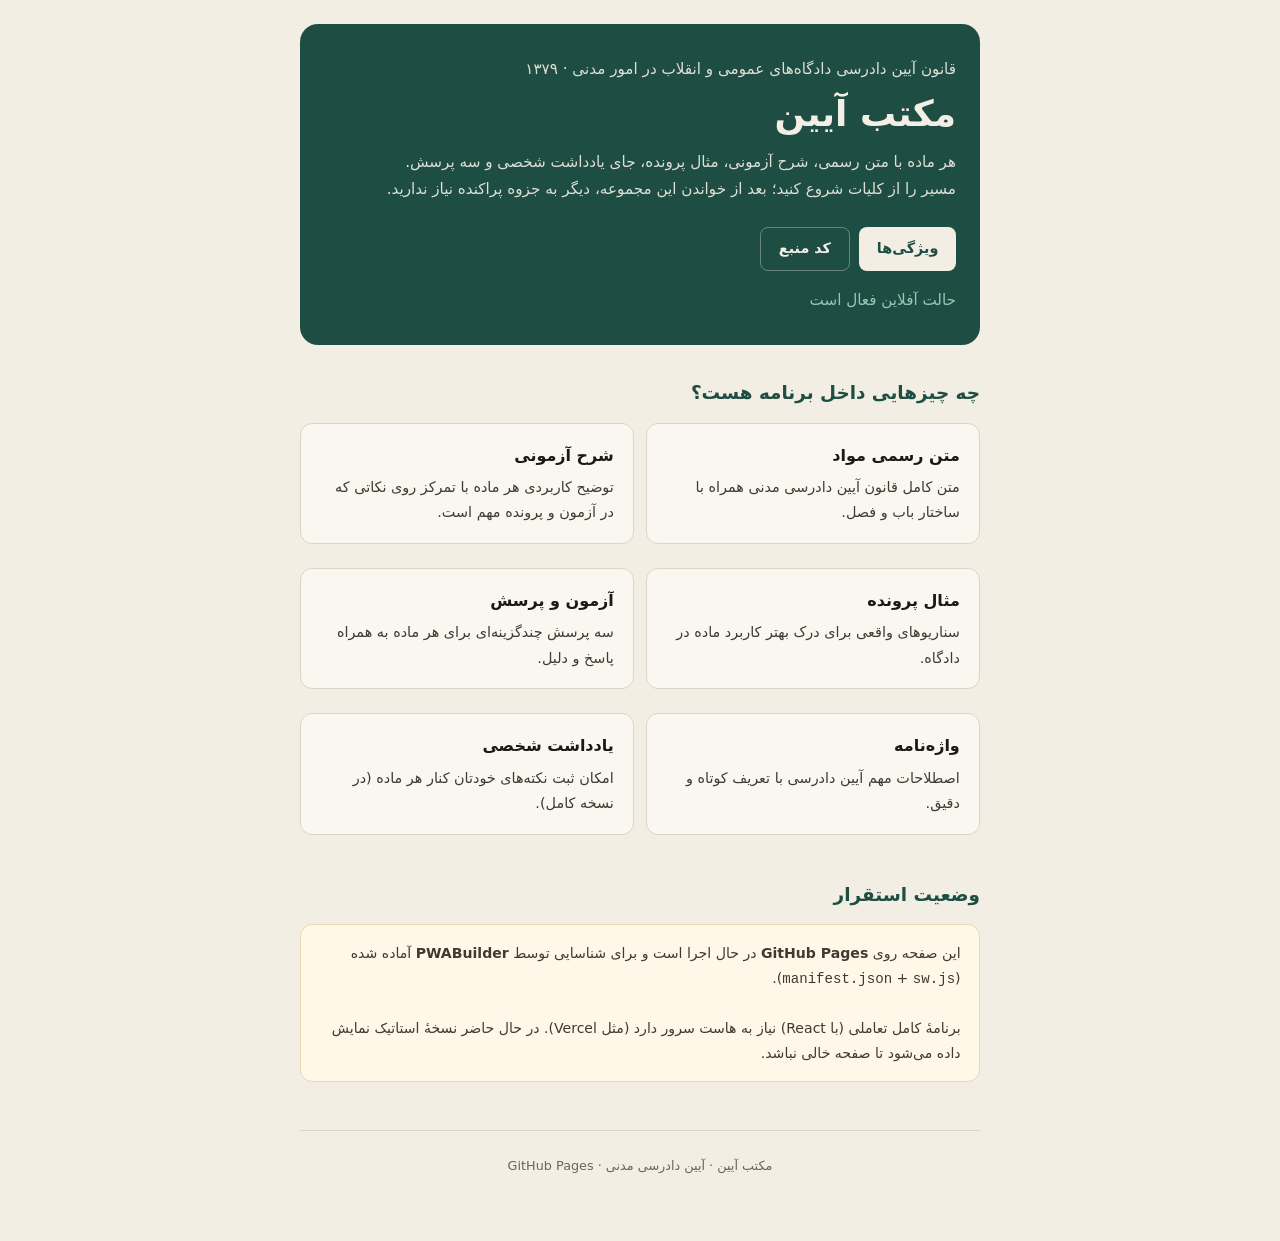
==== commit 13bb695a: "رفع صفحه خالی: جایگزینی با نسخه استاتیک قابل نمایش روی GitHub Pages" ====
--- a/index.html
+++ b/index.html
@@ -4,7 +4,7 @@
   <meta charset="UTF-8" />
   <meta name="viewport" content="width=device-width, initial-scale=1.0, viewport-fit=cover" />
   <title>مکتب آیین | آیین دادرسی مدنی</title>
-  <meta name="description" content="آموزش کامل قانون آیین دادرسی دادگاه‌های عمومی و انقلاب در امور مدنی · ۱۳۷۹" />
+  <meta name="description" content="آموزش کامل قانون آیین دادرسی دادگاه‌های عمومی و انقلاب در امور مدنی · ۱۳۷۹ — متن رسمی، شرح آزمونی، مثال پرونده و پرسش" />
   <meta name="theme-color" content="#1e4d43" />
   <meta name="mobile-web-app-capable" content="yes" />
   <meta name="apple-mobile-web-app-capable" content="yes" />
@@ -16,16 +16,158 @@
   <link rel="manifest" href="./manifest.json" />
   <link rel="icon" href="./favicon.svg" type="image/svg+xml" />
   <link rel="apple-touch-icon" href="./favicon.svg" />
-  <link rel="stylesheet" crossorigin href="./assets/styles-DTXoje65.css" />
-  <script type="module" crossorigin src="./assets/index-DXfG3_w4.js"></script>
+  <style>
+    :root {
+      --paper: #f3eee4;
+      --surface: #faf7f0;
+      --ink: #1c1915;
+      --ink-soft: #3f3a33;
+      --muted: #6b6459;
+      --line: #ddd4c4;
+      --forest: #1e4d43;
+      --forest-fg: #f4efe6;
+      --moss: #3d6b4f;
+      --radius: 12px;
+      --font: "Vazirmatn", "Tahoma", system-ui, sans-serif;
+    }
+    * { box-sizing: border-box; margin: 0; padding: 0; }
+    html { -webkit-font-smoothing: antialiased; }
+    body {
+      font-family: var(--font);
+      background: var(--paper);
+      color: var(--ink);
+      line-height: 1.75;
+      min-height: 100dvh;
+    }
+    a { color: inherit; text-decoration: none; }
+    .wrap { max-width: 720px; margin: 0 auto; padding: 1.5rem 1.25rem 4rem; }
+    header.hero {
+      background: var(--forest);
+      color: var(--forest-fg);
+      border-radius: 18px;
+      padding: 2rem 1.5rem;
+      margin-bottom: 2rem;
+    }
+    .eyebrow { font-size: 0.75rem; opacity: 0.75; }
+    header.hero h1 {
+      font-size: clamp(1.75rem, 5vw, 2.25rem);
+      font-weight: 700;
+      margin: 0.5rem 0 0.75rem;
+      line-height: 1.3;
+    }
+    header.hero p { font-size: 0.95rem; opacity: 0.9; max-width: 36rem; }
+    .actions { display: flex; flex-wrap: wrap; gap: 0.6rem; margin-top: 1.5rem; }
+    .btn {
+      display: inline-flex; align-items: center; gap: 0.4rem;
+      height: 2.75rem; padding: 0 1.1rem; border-radius: 8px;
+      font-size: 0.9rem; font-weight: 600; border: none; cursor: pointer;
+    }
+    .btn-primary { background: var(--paper); color: var(--forest); }
+    .btn-ghost { background: transparent; color: var(--forest-fg); border: 1px solid rgba(244,239,230,0.35); }
+    section { margin-bottom: 2rem; }
+    section h2 { font-size: 1.15rem; font-weight: 700; color: var(--forest); margin-bottom: 0.85rem; }
+    .card {
+      background: var(--surface);
+      border: 1px solid var(--line);
+      border-radius: var(--radius);
+      padding: 1.1rem 1.2rem;
+      margin-bottom: 0.75rem;
+    }
+    .card h3 { font-size: 1rem; font-weight: 600; margin-bottom: 0.35rem; }
+    .card p { font-size: 0.9rem; color: var(--ink-soft); }
+    .features { display: grid; gap: 0.75rem; }
+    @media (min-width: 560px) { .features { grid-template-columns: 1fr 1fr; } }
+    .note {
+      background: #fff8e8;
+      border: 1px solid #e8d9b0;
+      border-radius: var(--radius);
+      padding: 1rem 1.15rem;
+      font-size: 0.88rem;
+      color: var(--ink-soft);
+    }
+    footer {
+      margin-top: 3rem; padding-top: 1.5rem;
+      border-top: 1px solid var(--line);
+      font-size: 0.8rem; color: var(--muted); text-align: center;
+    }
+    .status { font-size: 0.8rem; color: #a8d5c0; margin-top: 1rem; }
+  </style>
 </head>
 <body>
-  <div id="root"></div>
+  <div class="wrap">
+    <header class="hero">
+      <p class="eyebrow">قانون آیین دادرسی دادگاه‌های عمومی و انقلاب در امور مدنی · ۱۳۷۹</p>
+      <h1>مکتب آیین</h1>
+      <p>
+        هر ماده با متن رسمی، شرح آزمونی، مثال پرونده، جای یادداشت شخصی و سه پرسش.
+        مسیر را از کلیات شروع کنید؛ بعد از خواندن این مجموعه، دیگر به جزوه پراکنده نیاز ندارید.
+      </p>
+      <div class="actions">
+        <a class="btn btn-primary" href="#features">ویژگی‌ها</a>
+        <a class="btn btn-ghost" href="https://github.com/khabarelm-art/mobina" target="_blank" rel="noopener">کد منبع</a>
+      </div>
+      <p class="status" id="sw-status">در حال آماده‌سازی حالت آفلاین…</p>
+    </header>
+
+    <section id="features">
+      <h2>چه چیزهایی داخل برنامه هست؟</h2>
+      <div class="features">
+        <div class="card">
+          <h3>متن رسمی مواد</h3>
+          <p>متن کامل قانون آیین دادرسی مدنی همراه با ساختار باب و فصل.</p>
+        </div>
+        <div class="card">
+          <h3>شرح آزمونی</h3>
+          <p>توضیح کاربردی هر ماده با تمرکز روی نکاتی که در آزمون و پرونده مهم است.</p>
+        </div>
+        <div class="card">
+          <h3>مثال پرونده</h3>
+          <p>سناریوهای واقعی برای درک بهتر کاربرد ماده در دادگاه.</p>
+        </div>
+        <div class="card">
+          <h3>آزمون و پرسش</h3>
+          <p>سه پرسش چندگزینه‌ای برای هر ماده به همراه پاسخ و دلیل.</p>
+        </div>
+        <div class="card">
+          <h3>واژه‌نامه</h3>
+          <p>اصطلاحات مهم آیین دادرسی با تعریف کوتاه و دقیق.</p>
+        </div>
+        <div class="card">
+          <h3>یادداشت شخصی</h3>
+          <p>امکان ثبت نکته‌های خودتان کنار هر ماده (در نسخه کامل).</p>
+        </div>
+      </div>
+    </section>
+
+    <section>
+      <h2>وضعیت استقرار</h2>
+      <div class="note">
+        این صفحه روی <strong>GitHub Pages</strong> در حال اجرا است و برای شناسایی توسط
+        <strong>PWABuilder</strong> آماده شده (<code>manifest.json</code> + <code>sw.js</code>).
+        <br><br>
+        برنامهٔ کامل تعاملی (با React) نیاز به هاست سرور دارد (مثل Vercel). 
+        در حال حاضر نسخهٔ استاتیک نمایش داده می‌شود تا صفحه خالی نباشد.
+      </div>
+    </section>
+
+    <footer>
+      مکتب آیین · آیین دادرسی مدنی · GitHub Pages
+    </footer>
+  </div>
+
   <script>
     if ('serviceWorker' in navigator) {
       window.addEventListener('load', () => {
-        navigator.serviceWorker.register('./sw.js').catch(() => {});
+        navigator.serviceWorker.register('./sw.js')
+          .then(() => {
+            document.getElementById('sw-status').textContent = 'حالت آفلاین فعال است';
+          })
+          .catch(() => {
+            document.getElementById('sw-status').textContent = 'Service Worker در دسترس نیست';
+          });
       });
+    } else {
+      document.getElementById('sw-status').textContent = '';
     }
   </script>
 </body>
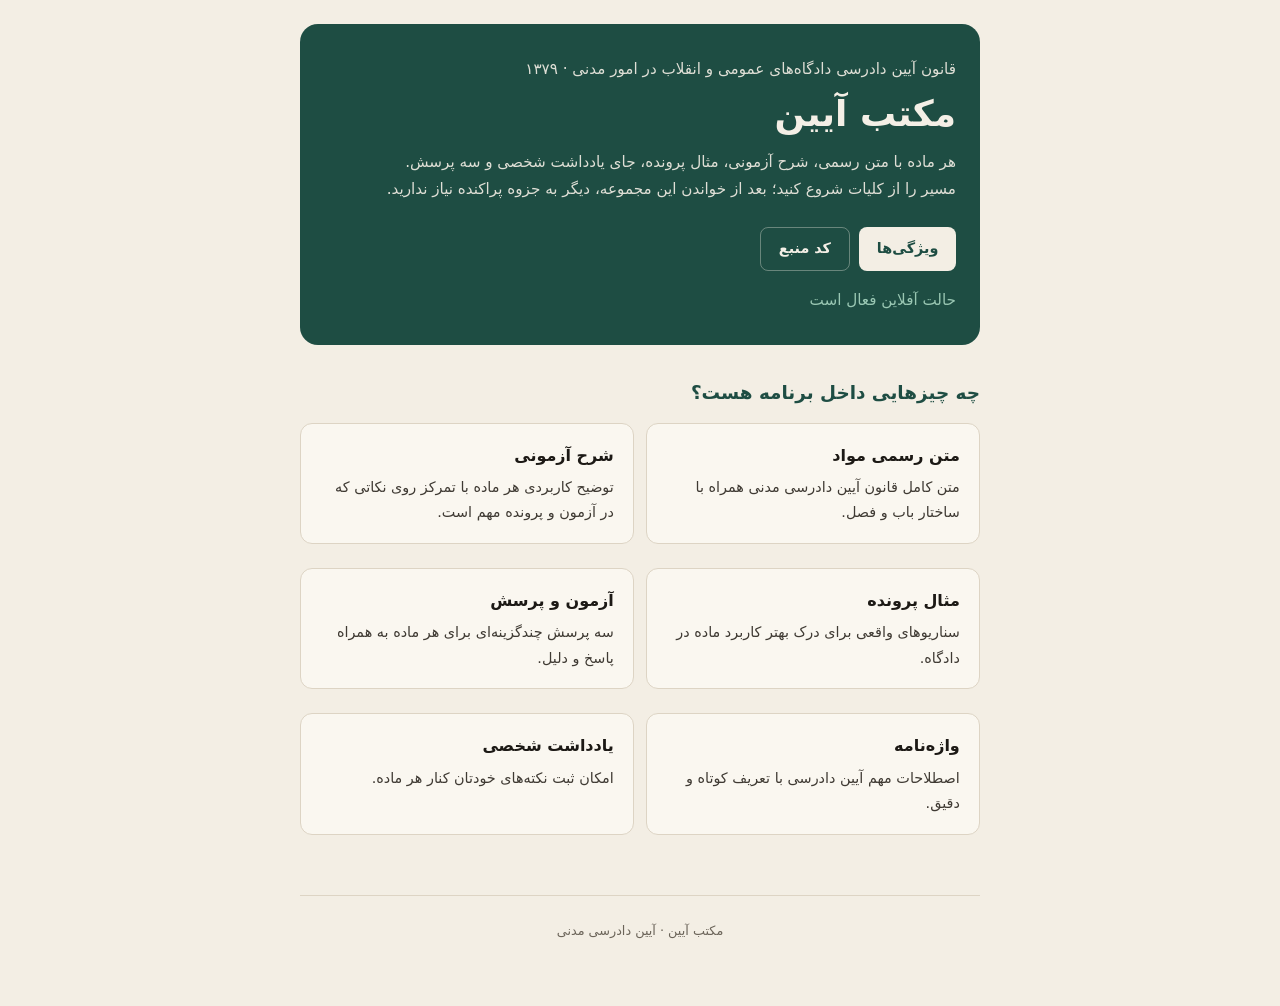
==== commit d988c052: "حذف توضیحات فنی از صفحه و تمیز کردن ظاهر" ====
--- a/index.html
+++ b/index.html
@@ -134,24 +134,15 @@
         </div>
         <div class="card">
           <h3>یادداشت شخصی</h3>
-          <p>امکان ثبت نکته‌های خودتان کنار هر ماده (در نسخه کامل).</p>
+          <p>امکان ثبت نکته‌های خودتان کنار هر ماده.</p>
         </div>
       </div>
     </section>
 
-    <section>
-      <h2>وضعیت استقرار</h2>
-      <div class="note">
-        این صفحه روی <strong>GitHub Pages</strong> در حال اجرا است و برای شناسایی توسط
-        <strong>PWABuilder</strong> آماده شده (<code>manifest.json</code> + <code>sw.js</code>).
-        <br><br>
-        برنامهٔ کامل تعاملی (با React) نیاز به هاست سرور دارد (مثل Vercel). 
-        در حال حاضر نسخهٔ استاتیک نمایش داده می‌شود تا صفحه خالی نباشد.
-      </div>
-    </section>
+    
 
     <footer>
-      مکتب آیین · آیین دادرسی مدنی · GitHub Pages
+      مکتب آیین · آیین دادرسی مدنی
     </footer>
   </div>
 
